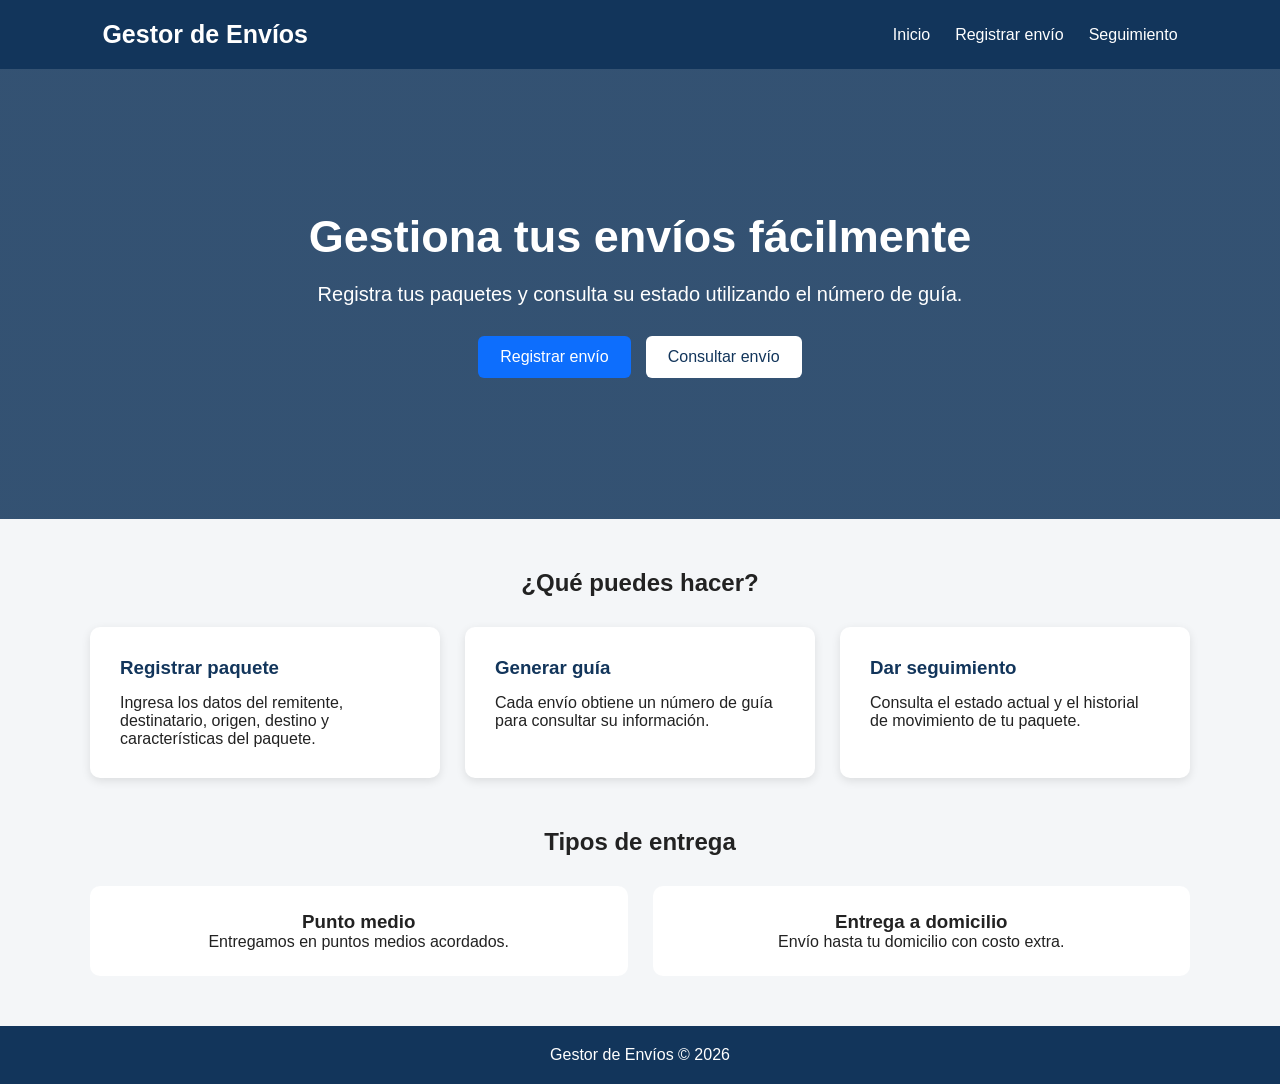
==== index.html @ d2279726 "proyecto gestor de envios" ====
<!DOCTYPE html>
<html lang="es">
<head>
    <meta charset="UTF-8">
    <meta name="viewport" content="width=device-width, initial-scale=1.0">
    <title>Gestor de Envíos</title>
    <link rel="stylesheet" href="css/estilo.css">
</head>
<body>

    <header>
        <nav class="navbar">
            <h1>Gestor de Envíos</h1>

            <div class="menu">
                <a href="index.html">Inicio</a>
                <a href="registrar.html">Registrar envío</a>
                <a href="seguimiento.html">Seguimiento</a>
            </div>
        </nav>
    </header>

    <main>

        <section class="hero">
            <div class="hero-text">
                <h2>Gestiona tus envíos fácilmente</h2>
                <p>
                    Registra tus paquetes y consulta su estado
                    utilizando el número de guía.
                </p>

                <div class="botones">
                    <a href="registrar.html" class="btn">Registrar envío</a>
                    <a href="seguimiento.html" class="btn btn-secundario">
                        Consultar envío
                    </a>
                </div>
            </div>
        </section>

        <section class="contenedor">
            <h2>¿Qué puedes hacer?</h2>

            <div class="tarjetas">

                <div class="tarjeta">
                    <h3>Registrar paquete</h3>
                    <p>
                        Ingresa los datos del remitente, destinatario,
                        origen, destino y características del paquete.
                    </p>
                </div>

                <div class="tarjeta">
                    <h3>Generar guía</h3>
                    <p>
                        Cada envío obtiene un número de guía para
                        consultar su información.
                    </p>
                </div>

                <div class="tarjeta">
                    <h3>Dar seguimiento</h3>
                    <p>
                        Consulta el estado actual y el historial
                        de movimiento de tu paquete.
                    </p>
                </div>

            </div>
        </section>

        <section class="contenedor informacion">
            <h2>Tipos de entrega</h2>

            <div class="entregas">
                <div>
                    <h3>Punto medio</h3>
                    <p>
                        Entregamos en puntos medios acordados.
                    </p>
                </div>

                <div>
                    <h3>Entrega a domicilio</h3>
                    <p>
                        Envío hasta tu domicilio con costo extra.
                    </p>
                </div>
            </div>
        </section>

    </main>

    <footer>
        <p>Gestor de Envíos © 2026</p>
    </footer>

</body>
</html>
---- css/estilo.css ----
* {
    margin: 0;
    padding: 0;
    box-sizing: border-box;
}

body {
    font-family: Arial, sans-serif;
    background-color: #f4f6f8;
    color: #222;
}

.navbar {
    background-color: #12355b;
    color: white;
    padding: 20px 8%;
    display: flex;
    justify-content: space-between;
    align-items: center;
}

.navbar h1 {
    font-size: 25px;
}

.menu {
    display: flex;
    gap: 25px;
}

.menu a {
    color: white;
    text-decoration: none;
    font-size: 16px;
}

.menu a:hover {
    color: #5bc0eb;
}

.hero {
    min-height: 450px;
    background: linear-gradient(
        rgba(18, 53, 91, 0.85),
        rgba(18, 53, 91, 0.85)
    ),
    url("../imagenes/envios.jpg");

    background-size: cover;
    background-position: center;

    display: flex;
    align-items: center;
    justify-content: center;

    text-align: center;
    color: white;
    padding: 40px;
}

.hero-text {
    max-width: 700px;
}

.hero h2 {
    font-size: 45px;
    margin-bottom: 20px;
}

.hero p {
    font-size: 20px;
    margin-bottom: 30px;
}

.botones {
    display: flex;
    justify-content: center;
    gap: 15px;
    flex-wrap: wrap;
}

.btn {
    background-color: #0d6efd;
    color: white;
    border: none;
    padding: 12px 22px;
    border-radius: 6px;
    text-decoration: none;
    cursor: pointer;
    display: inline-block;
}

.btn:hover {
    background-color: #084298;
}

.btn-secundario {
    background-color: white;
    color: #12355b;
}

.contenedor {
    width: 90%;
    max-width: 1100px;
    margin: 50px auto;
}

.contenedor > h2 {
    text-align: center;
    margin-bottom: 30px;
}

.tarjetas {
    display: grid;
    grid-template-columns: repeat(3, 1fr);
    gap: 25px;
}

.tarjeta {
    background-color: white;
    padding: 30px;
    border-radius: 10px;
    box-shadow: 0 3px 10px rgba(0, 0, 0, 0.1);
}

.tarjeta h3 {
    margin-bottom: 15px;
    color: #12355b;
}

.informacion {
    text-align: center;
}

.entregas {
    display: grid;
    grid-template-columns: repeat(2, 1fr);
    gap: 25px;
}

.entregas div {
    background-color: white;
    padding: 25px;
    border-radius: 10px;
}

.formulario,
.seguimiento {
    background-color: white;
    padding: 35px;
    border-radius: 10px;
    box-shadow: 0 3px 10px rgba(0, 0, 0, 0.1);
}

.formulario h2,
.seguimiento h2 {
    margin-bottom: 25px;
    color: #12355b;
}

.formulario h3 {
    margin-top: 25px;
    margin-bottom: 15px;
    color: #12355b;
}

.formulario label {
    display: block;
    margin-top: 15px;
    margin-bottom: 6px;
}

.formulario input,
.formulario select,
.busqueda input {
    width: 100%;
    padding: 12px;
    border: 1px solid #ccc;
    border-radius: 6px;
}

.formulario button {
    margin-top: 25px;
}

.resultado {
    margin-top: 25px;
}

.busqueda {
    display: flex;
    gap: 10px;
    margin-top: 25px;
}

.busqueda input {
    flex: 1;
}

.datos-envio {
    margin-top: 30px;
    background-color: #f4f6f8;
    padding: 25px;
    border-radius: 8px;
}

.datos-envio p {
    margin: 10px 0;
}

.historial {
    margin-top: 25px;
}

.estado {
    background-color: white;
    border-left: 5px solid #0d6efd;
    padding: 15px;
    margin-top: 10px;
}

footer {
    background-color: #12355b;
    color: white;
    text-align: center;
    padding: 20px;
    margin-top: 50px;
}

@media (max-width: 768px) {

    .navbar {
        flex-direction: column;
        gap: 15px;
    }

    .menu {
        flex-direction: column;
        text-align: center;
        gap: 10px;
    }

    .hero h2 {
        font-size: 32px;
    }

    .tarjetas {
        grid-template-columns: 1fr;
    }

    .entregas {
        grid-template-columns: 1fr;
    }

    .busqueda {
        flex-direction: column;
    }

}
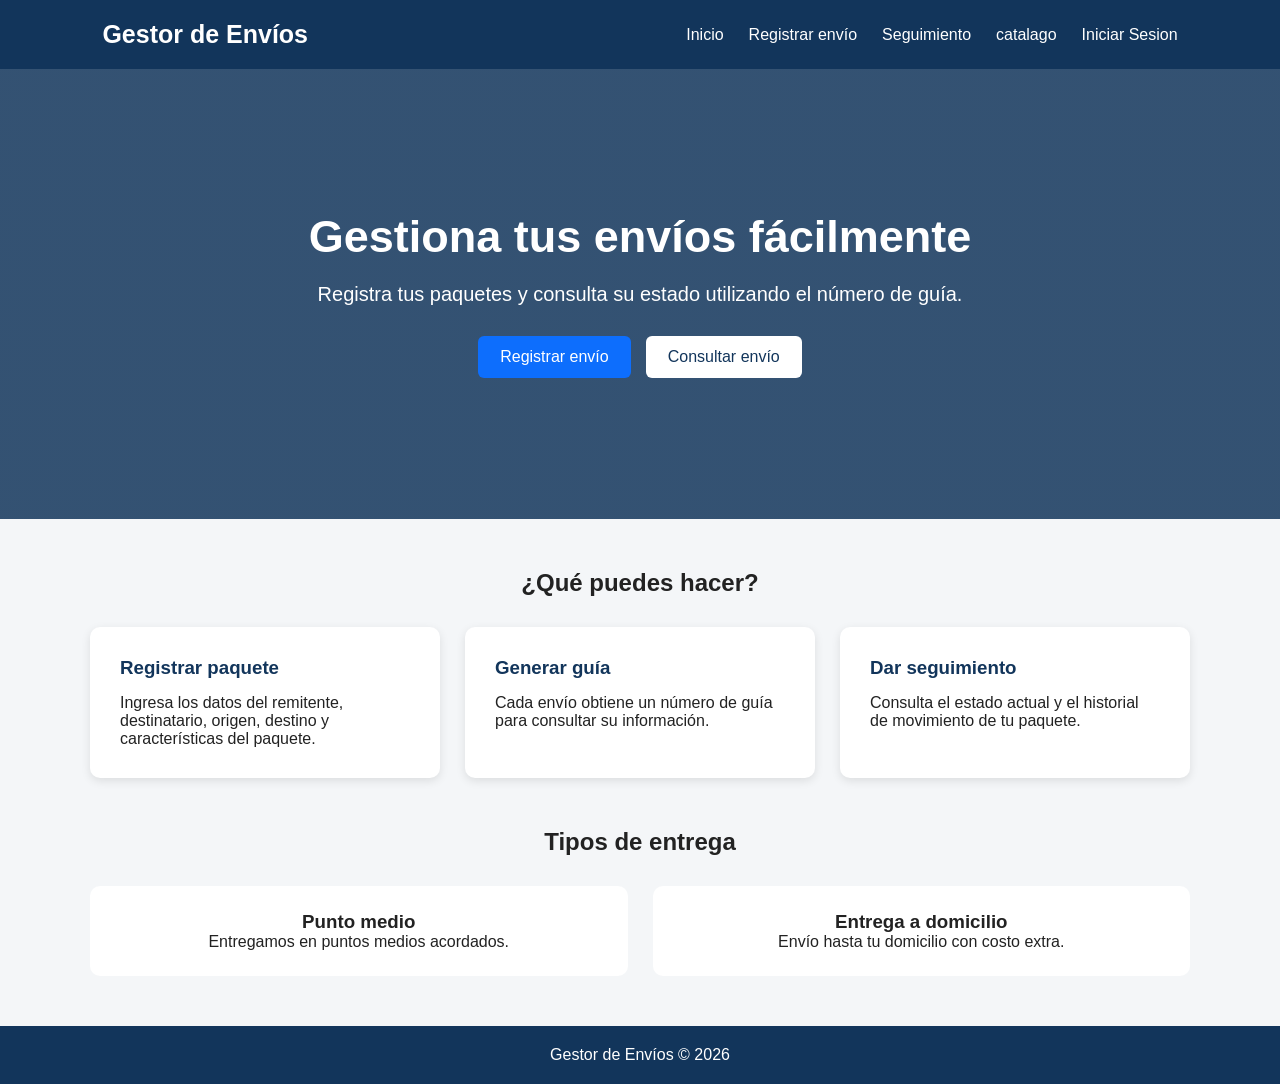
==== commit 3376c107: "nueva version" ====
--- a/index.html
+++ b/index.html
@@ -16,6 +16,8 @@
                 <a href="index.html">Inicio</a>
                 <a href="registrar.html">Registrar envío</a>
                 <a href="seguimiento.html">Seguimiento</a>
+                <a href="catalago.html">catalago</a>
+                <a href="login.html">Iniciar Sesion</a>
             </div>
         </nav>
     </header>
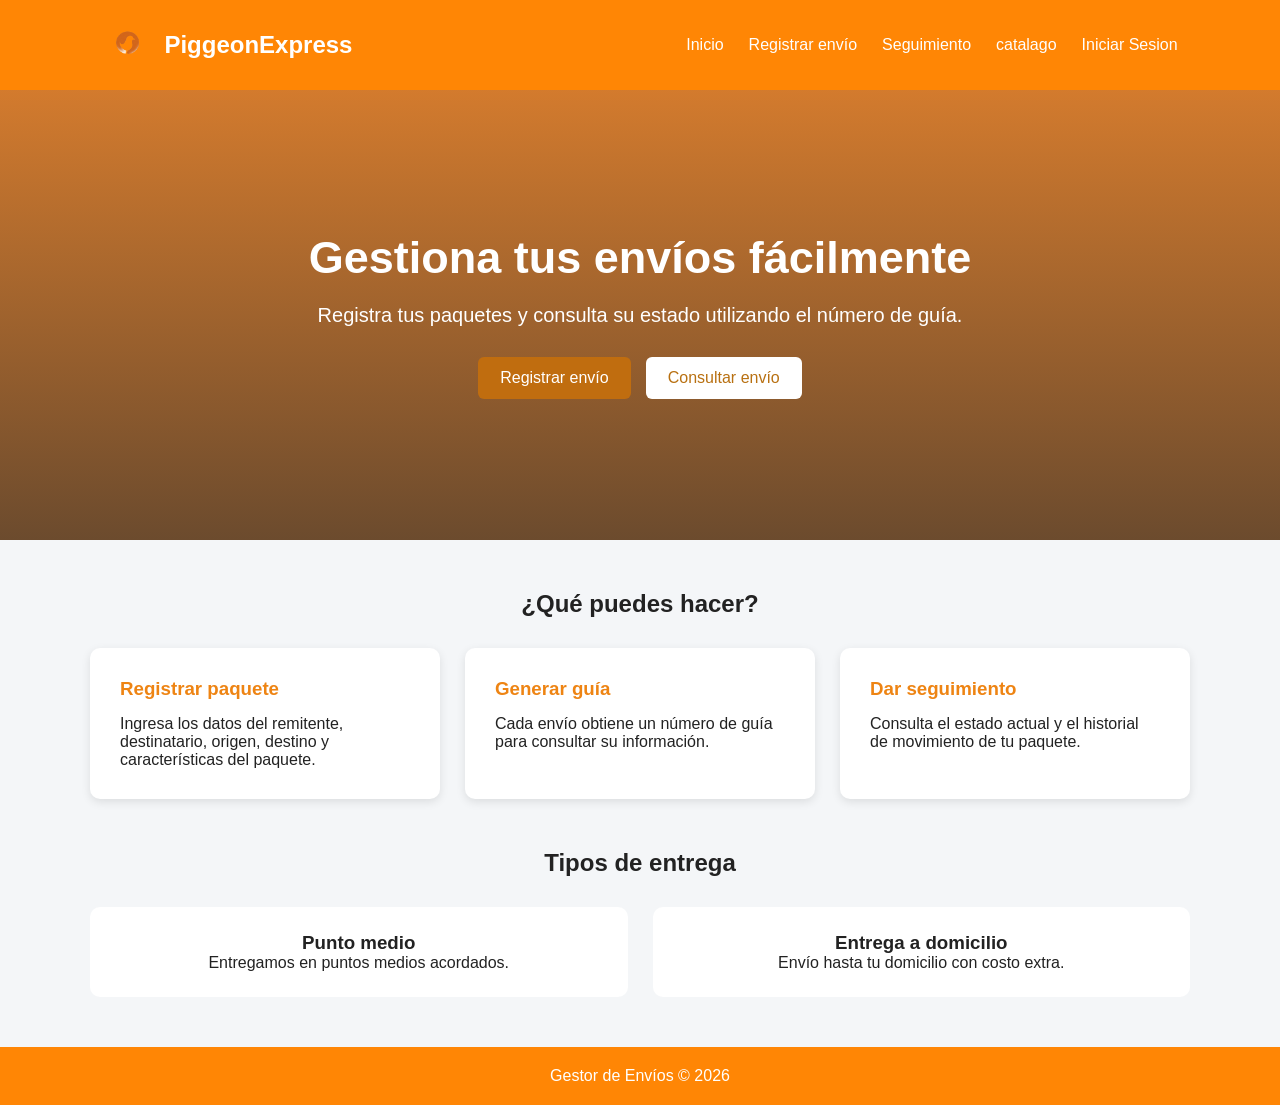
==== commit a9551515: "actualizacion" ====
--- a/index.html
+++ b/index.html
@@ -10,7 +10,10 @@
 
     <header>
         <nav class="navbar">
-            <h1>Gestor de Envíos</h1>
+            <div class="log">
+                <img src="img/logo.png" alt="Logo PiggeonExpress">
+                <h1>PiggeonExpress</h1>
+            </div>
 
             <div class="menu">
                 <a href="index.html">Inicio</a>
--- a/css/estilo.css
+++ b/css/estilo.css
@@ -11,7 +11,7 @@
 }
 
 .navbar {
-    background-color: #12355b;
+    background-color: #ff8605;
     color: white;
     padding: 20px 8%;
     display: flex;
@@ -35,14 +35,14 @@
 }
 
 .menu a:hover {
-    color: #5bc0eb;
+    color: #c38d0f;
 }
 
 .hero {
     min-height: 450px;
     background: linear-gradient(
-        rgba(18, 53, 91, 0.85),
-        rgba(18, 53, 91, 0.85)
+        rgba(205, 101, 10, 0.85),
+        rgba(84, 45, 10, 0.85)
     ),
     url("../imagenes/envios.jpg");
 
@@ -80,7 +80,7 @@
 }
 
 .btn {
-    background-color: #0d6efd;
+    background-color: #c06d0f;
     color: white;
     border: none;
     padding: 12px 22px;
@@ -91,12 +91,12 @@
 }
 
 .btn:hover {
-    background-color: #084298;
+    background-color: #985508;
 }
 
 .btn-secundario {
     background-color: white;
-    color: #12355b;
+    color: #b87011;
 }
 
 .contenedor {
@@ -125,7 +125,7 @@
 
 .tarjeta h3 {
     margin-bottom: 15px;
-    color: #12355b;
+    color: #ee8413;
 }
 
 .informacion {
@@ -155,13 +155,13 @@
 .formulario h2,
 .seguimiento h2 {
     margin-bottom: 25px;
-    color: #12355b;
+    color: #e3650b;
 }
 
 .formulario h3 {
     margin-top: 25px;
     margin-bottom: 15px;
-    color: #12355b;
+    color: #d59311;
 }
 
 .formulario label {
@@ -214,13 +214,13 @@
 
 .estado {
     background-color: white;
-    border-left: 5px solid #0d6efd;
+    border-left: 5px solid #d68306;
     padding: 15px;
     margin-top: 10px;
 }
 
 footer {
-    background-color: #12355b;
+    background-color: #ff8605;
     color: white;
     text-align: center;
     padding: 20px;
@@ -257,3 +257,27 @@
     }
 
 }
+
+.navbar {
+    display: flex;
+    align-items: center;
+    justify-content: space-between;
+}
+
+.log {
+    display: flex;
+    align-items: center;
+    gap: 12px;
+}
+
+.log img {
+    width: 50px;
+    height: 50px;
+    object-fit: contain;
+}
+
+.log h1 {
+    margin: 0;
+    font-size: 24px;
+    color: white;
+}
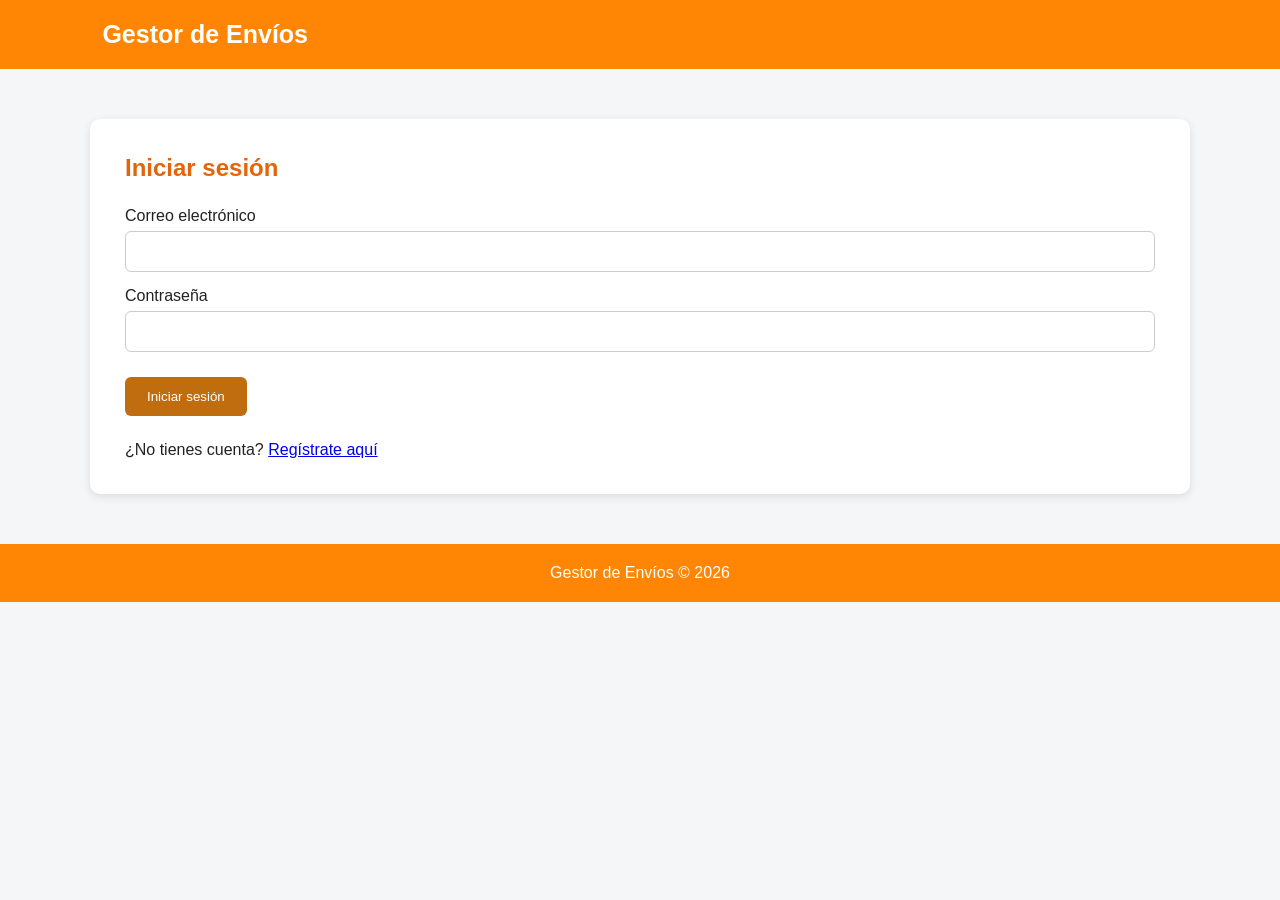
==== commit 5f68a4f2: "nueva version del gestor" ====
--- a/index.html
+++ b/index.html
@@ -4,6 +4,7 @@
     <meta charset="UTF-8">
     <meta name="viewport" content="width=device-width, initial-scale=1.0">
     <title>Gestor de Envíos</title>
+    <script src="js/sesion.js"></script>
     <link rel="stylesheet" href="css/estilo.css">
 </head>
 <body>
@@ -98,6 +99,8 @@
 
     </main>
 
+    <script src="js/sesion.js"></script>
+
     <footer>
         <p>Gestor de Envíos © 2026</p>
     </footer>
